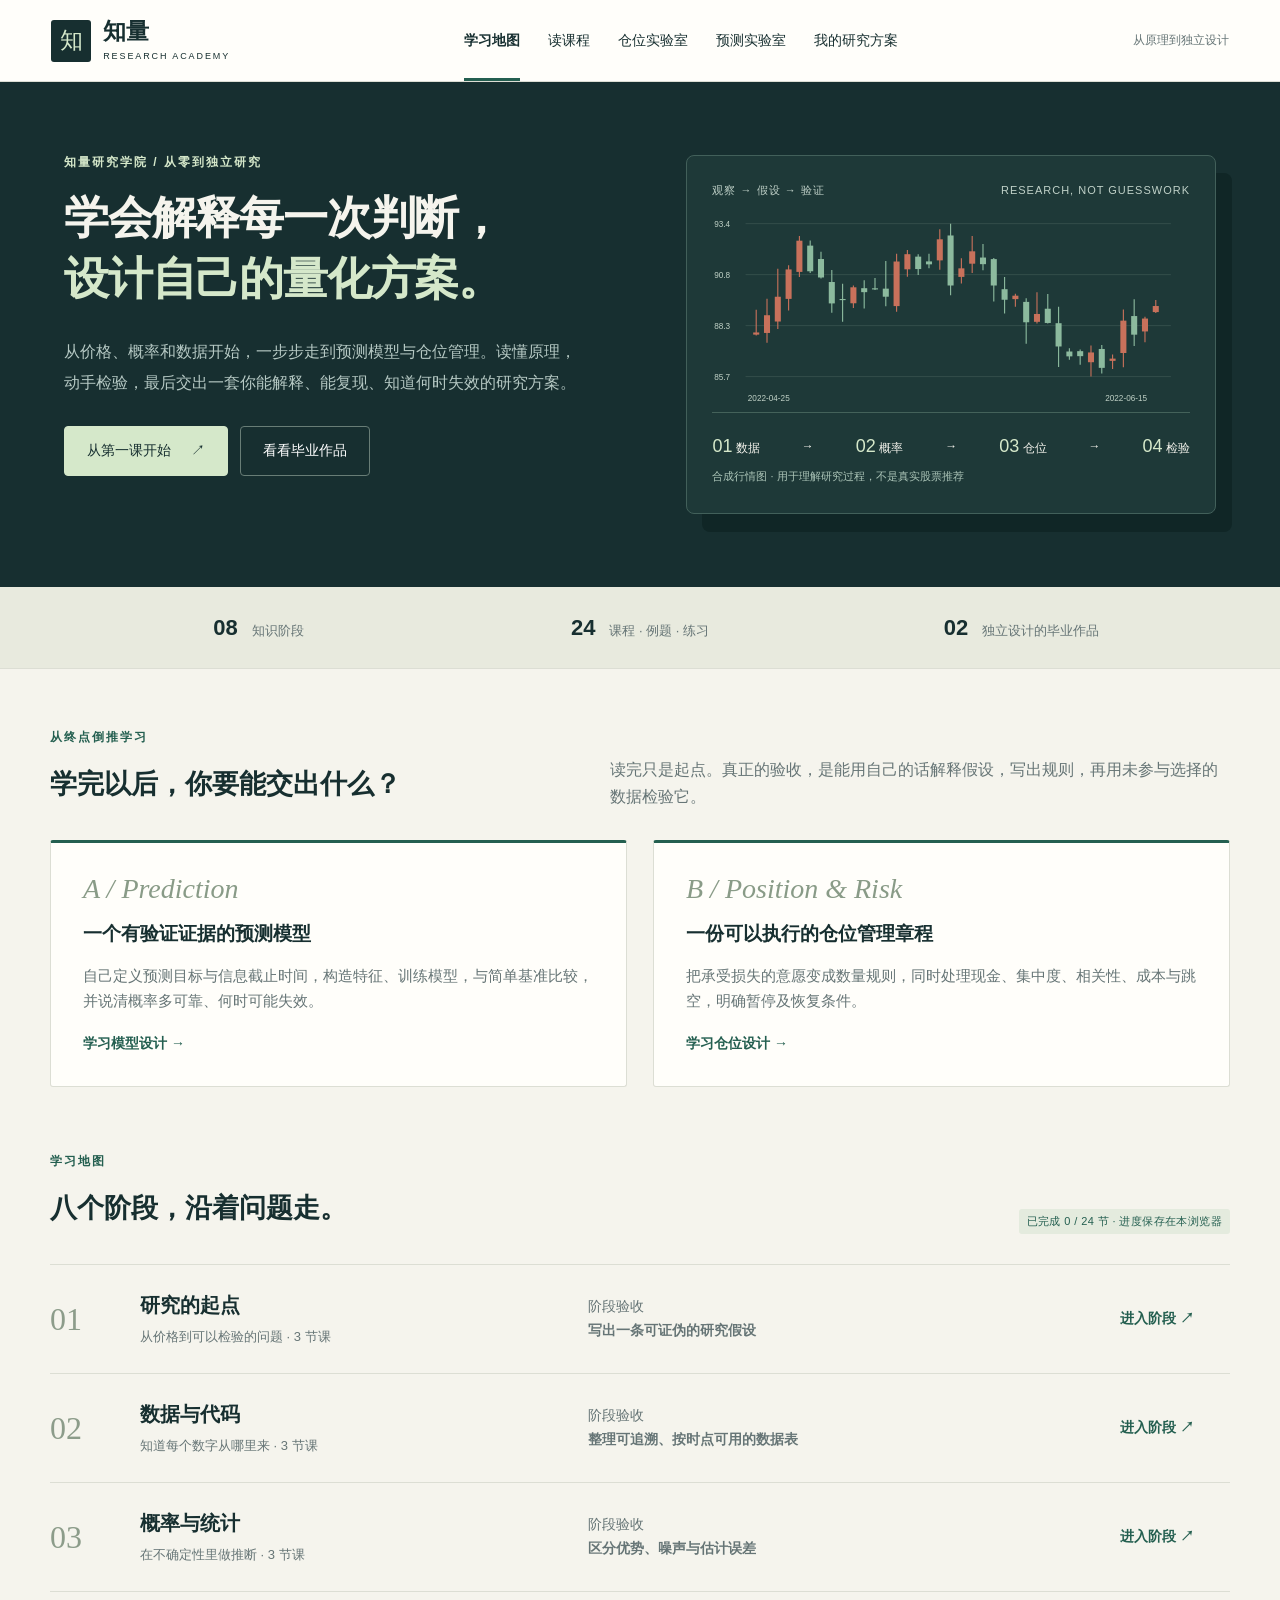
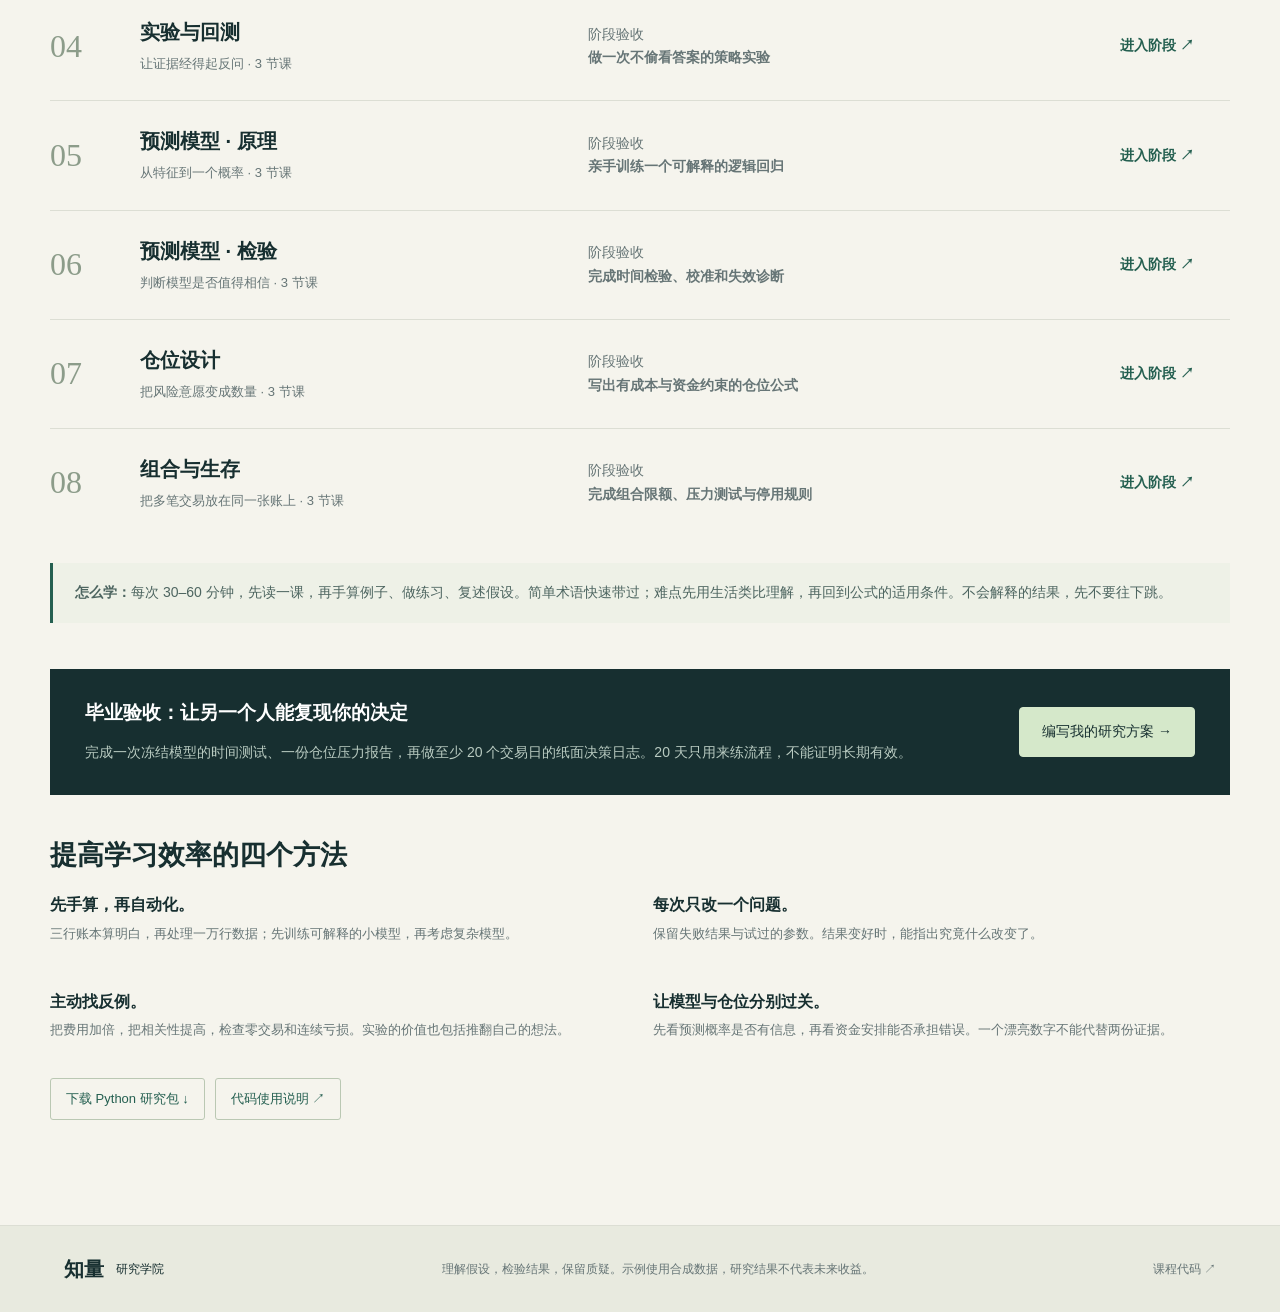
==== index.html @ 04f976e1 "Create independent research academy with 24 lessons, prediction and risk labs" ====
<!doctype html>
<html lang="zh-CN">
<head>
  <meta charset="utf-8">
  <meta name="viewport" content="width=device-width,initial-scale=1">
  <meta name="theme-color" content="#142727">
  <meta name="description" content="知量研究学院：24 节深入课程、概率预测模型与仓位实验，从理解原理走向独立设计。">
  <title>知量研究学院 · 从原理到自己的模型</title>
  <link rel="stylesheet" href="./style.css?v=1">
  <script src="./curriculum.js?v=1" defer></script>
  <script src="./prediction-lessons.js?v=1" defer></script>
  <script src="./risk-lessons.js?v=1" defer></script>
  <script src="./engine.js?v=1" defer></script>
  <script src="./app.js?v=1" defer></script>
</head>
<body>
  <a class="skip" href="#main">跳到内容</a>
  <header class="topbar">
    <a class="brand" href="#overview"><span class="brand-symbol">知</span><span>知量<span class="brand-sub">RESEARCH ACADEMY</span></span></a>
    <nav aria-label="主要导航"><a href="#overview" data-nav="overview">学习地图</a><a href="#learn/0" data-nav="learn">读课程</a><a href="#risk" data-nav="risk">仓位实验室</a><a href="#model" data-nav="model">预测实验室</a><a href="#project" data-nav="project">我的研究方案</a></nav>
    <span class="top-note">从原理到独立设计</span>
  </header>
  <main id="main" tabindex="-1"></main>
  <footer><a class="brand" href="#overview">知量 <span>研究学院</span></a><p>理解假设，检验结果，保留质疑。示例使用合成数据，研究结果不代表未来收益。</p><a href="https://github.com/FelixW-123/quant-research-academy" target="_blank" rel="noopener">课程代码 ↗</a></footer>
  <noscript><p>请开启 JavaScript 以使用课程、图表和实验。也可以从 GitHub 下载完整代码。</p></noscript>
</body>
</html>
---- style.css ----
:root{--ink:#172f30;--muted:#667576;--paper:#f5f4ed;--white:#fffefa;--line:#dcded4;--green:#245f50;--mint:#d5e8ca;--gold:#c4ac69;--red:#bb5844;--up:#bb5844;--down:#35877b;--serif:Georgia,'Noto Serif SC','Songti SC',serif}*{box-sizing:border-box}html{scroll-behavior:smooth;scroll-padding-top:90px}body{margin:0;color:var(--ink);background:var(--paper);font-family:'Noto Sans SC',-apple-system,BlinkMacSystemFont,'PingFang SC',sans-serif;font-size:16px;line-height:1.7}button,input,select,textarea{font:inherit}a{color:inherit;text-decoration:none}button,a,input,select,textarea{outline-offset:4px}button{cursor:pointer}a:hover{color:var(--green)}button:disabled{opacity:.6;cursor:default}.topbar{height:82px;padding:0 4vw;display:flex;align-items:center;justify-content:space-between;gap:24px;background:var(--white);border-bottom:1px solid var(--line);position:sticky;top:0;z-index:10}.brand{display:flex;align-items:center;gap:12px;font-size:23px;font-weight:700;line-height:1.1}.brand-symbol{display:grid;place-items:center;width:40px;height:42px;background:var(--ink);color:var(--mint);font-family:var(--serif);font-weight:400;border-radius:3px}.brand-sub{display:block;font-size:9px;letter-spacing:1.9px;font-weight:500;margin-top:7px}.topbar nav{display:flex;gap:28px;height:100%;align-items:center;font-size:14px}.topbar nav a{height:100%;display:flex;align-items:center;border-bottom:3px solid transparent;padding-top:3px}.topbar nav a.active{border-color:var(--green);font-weight:700}.top-note{font-size:12px;color:var(--muted)}.skip{position:absolute;top:-100px}.skip:focus{top:10px;left:10px;z-index:100;background:white;padding:12px}.wrap{max-width:1260px;margin:auto;padding:58px 40px 85px}.eyebrow{display:block;font-size:12px;letter-spacing:2px;font-weight:600;text-transform:uppercase;color:var(--green);margin-bottom:16px}.hero{background:var(--ink);color:#f5f4ed;display:grid;grid-template-columns:1.1fr 1fr;min-height:505px;gap:40px;padding:70px max(5vw,calc((100vw - 1180px)/2));overflow:hidden}.hero .eyebrow{color:var(--mint)}h1,h2,h3,p{margin-top:0}h1{font-size:45px;line-height:1.35;letter-spacing:-1.2px;font-weight:600;margin-bottom:26px}h1 em{font-family:var(--serif);color:var(--mint);font-style:normal}h2{font-size:27px;line-height:1.5;margin-bottom:16px}h3{font-size:19px;line-height:1.5;margin-bottom:14px}.hero p{color:#b6c9c4;font-size:16px;max-width:520px;line-height:1.95}.hero .actions{margin-top:28px}.actions{display:flex;gap:12px;align-items:center;flex-wrap:wrap}.button,button.primary{display:inline-flex;align-items:center;justify-content:center;padding:12px 22px;border:1px solid var(--green);background:var(--green);color:white;font-weight:500;border-radius:4px;font-size:14px;gap:20px;transition:background .15s}.button:hover,button.primary:hover{background:#174639;color:white}.button.light{color:var(--ink);background:var(--mint);border-color:var(--mint)}.button.outline{background:transparent;color:var(--ink);border-color:#b8c2ba}.hero .button.outline{color:white;border-color:#687d76}.hero-art{position:relative;border:1px solid #42605a;background:#1e3938;border-radius:8px;padding:25px;align-self:center;min-width:0;box-shadow:16px 18px 0 #102626}.mini-head{display:flex;justify-content:space-between;font-size:11px;color:#c0d1c8;letter-spacing:1px}.hero-art .chart{margin:5px 0}.art-flow{display:flex;justify-content:space-between;align-items:center;border-top:1px solid #44625a;padding-top:18px;gap:6px;font-size:12px}.art-flow b{font-size:18px;font-weight:500;color:var(--mint)}.hero-art .caption{color:#abc4b7;font-size:11px;margin:5px 0 0}.statband{padding:22px 6vw;background:#e8eade;display:grid;grid-template-columns:repeat(3,1fr);gap:18px;border-bottom:1px solid var(--line)}.statband div{text-align:center;font-size:13px;color:var(--muted)}.statband strong{color:var(--ink);font-size:22px;margin-right:14px}.section-head{display:flex;justify-content:space-between;gap:30px;align-items:end;margin:0 0 30px}.section-head p{color:var(--muted);max-width:620px;margin:0}.section-head h2{margin-bottom:6px}.twocol{display:grid;grid-template-columns:1fr 1fr;gap:26px}.outcome{padding:30px 32px;background:var(--white);border:1px solid var(--line);border-top:3px solid var(--green);border-radius:3px}.outcome small{font:italic 28px var(--serif);color:#899b87}.outcome h3{margin-top:14px}.outcome p{color:var(--muted);font-size:15px}.outcome a,.textlink{color:var(--green);font-weight:600;font-size:14px}.path{margin-top:64px}.module-row{display:grid;grid-template-columns:65px 1fr 1.2fr 110px;gap:25px;padding:25px 0;border-top:1px solid var(--line);align-items:center}.module-num{font:32px var(--serif);color:#8c9c8a}.module-row h3{margin:0 0 6px;font-size:20px}.module-row p{margin:0;color:var(--muted);font-size:13px}.module-row .goal{font-size:14px;color:var(--muted)}.badge{display:inline-block;font-size:11px;letter-spacing:.4px;padding:3px 8px;background:#e4ebde;color:var(--green);border-radius:3px}.notice{background:#eef1e7;border-left:3px solid var(--green);padding:18px 22px;font-size:14px;color:#4d6560;margin:26px 0}.notice.warn{border-color:#b78b40;background:#f6efdd;color:#725b36}.milestone{margin-top:46px;background:var(--ink);color:white;padding:30px 35px;display:grid;grid-template-columns:1fr auto;align-items:center;gap:20px}.milestone p{color:#b9cbc1;margin:8px 0 0;font-size:14px}.reader{display:grid;grid-template-columns:290px minmax(0,1fr);max-width:1360px;margin:auto;min-height:70vh}.sidebar{border-right:1px solid var(--line);padding:32px 22px;position:sticky;top:82px;max-height:calc(100vh - 82px);overflow:auto;align-self:start}.sidebar label{display:block;font-size:12px;font-weight:600}.sidebar input{width:100%;padding:10px;margin:10px 0 16px;border:1px solid var(--line);background:var(--white);border-radius:4px;font-size:14px}.side-progress{font-size:12px;color:var(--muted);margin-bottom:20px}.progress{height:4px;background:#dce3d7;border-radius:4px;overflow:hidden;margin-top:7px}.progress span{display:block;height:100%;background:var(--green)}.side-module{margin-bottom:18px}.side-module h3{font-size:12px;color:var(--muted);margin:12px 0 8px}.side-module a{display:block;font-size:13px;line-height:1.65;padding:9px 10px;border-radius:3px}.side-module a.current{background:#e2e9da;color:var(--green);font-weight:600}.side-module a small{font-size:10px;margin-right:6px;color:#7b8d83}.article{max-width:880px;padding:48px 54px 80px}.article .meta{font-size:12px;color:var(--muted);display:flex;gap:14px;margin-bottom:18px}.article h1{font-size:34px;line-height:1.5;margin-bottom:20px}.lead{font-size:19px;line-height:1.9;color:#526a61;border-bottom:1px solid var(--line);padding-bottom:30px;margin-bottom:28px}.article section{margin:35px 0}.article section p{line-height:2.05;margin-bottom:18px}.article h2{font-size:22px}.analogy{background:#e9eddf;border-radius:5px;padding:24px 28px;margin:30px 0}.analogy h3{font-size:12px;letter-spacing:1px;color:var(--green)}.analogy p{margin:0;line-height:1.95}.formula{background:var(--ink);color:#dcebd0;padding:24px 28px;border-radius:5px;margin:25px 0}.formula pre{font-family:ui-monospace,SFMono-Regular,Menlo,monospace;white-space:pre-wrap;word-break:break-word;font-size:16px;line-height:1.85;margin:0}.formula p{font-size:13px;color:#b4c8bf;margin:14px 0 0}.example{padding-left:22px;border-left:2px solid var(--gold);margin:25px 0}.example h3{font-size:14px;color:#8b733e}.quiz{background:var(--white);border:1px solid var(--line);padding:27px;border-radius:5px;margin:35px 0}.quiz h3{font-size:18px}.quiz .choices{display:grid;gap:10px}.choice{text-align:left;border:1px solid #cbd3c4;border-radius:4px;padding:13px 16px;background:transparent;font-size:15px}.choice:hover{background:#eff2e6}.choice.right{border-color:var(--green);background:#e2ecdd}.choice.wrong{border-color:var(--red);background:#f9ede7}.feedback{font-size:14px;margin-top:16px;color:var(--green);line-height:1.85}.feedback:empty{display:none}.practice{margin:35px 0;padding-top:20px;border-top:1px solid var(--line)}details{padding:15px 0;border-top:1px solid var(--line)}summary{cursor:pointer;color:var(--green);font-weight:500;font-size:14px}details p{margin:16px 0 0;font-size:15px;line-height:1.95}.sources{display:flex;flex-wrap:wrap;gap:12px;font-size:12px;color:var(--green);margin:20px 0}.sources a{border-bottom:1px solid #acbaa2}.lesson-bottom{border-top:1px solid var(--line);padding-top:25px;margin-top:36px;display:flex;flex-wrap:wrap;justify-content:space-between;gap:14px}.figure{border:1px solid var(--line);padding:22px;background:var(--white);border-radius:5px;margin:26px 0}.chart{display:block;width:100%;height:auto;overflow:visible}.chart text{font-family:inherit;font-size:11px;fill:#7b8d86}.chart .grid{stroke:#c7d2c7;stroke-width:1;opacity:.45}.chart-dark text{fill:#bfd0c5}.chart-dark .grid{stroke:#5d7870}.caption{font-size:12px;line-height:1.8;color:var(--muted);margin:10px 0 0}.legend{display:flex;gap:18px;flex-wrap:wrap;font-size:12px;color:var(--muted);margin:12px 0}.dot{display:inline-block;width:8px;height:8px;border-radius:50%;margin-right:6px;background:var(--green)}.dot.red{background:var(--red)}.dot.gold{background:var(--gold)}.dot.gray{background:#929e9b}.lab-header h1,.project-header h1{font-size:36px}.lab-header p,.project-header p{color:var(--muted);max-width:840px;line-height:1.95}.lab-grid{display:grid;grid-template-columns:330px 1fr;gap:28px;margin-top:30px;align-items:start}.panel{background:var(--white);border:1px solid var(--line);border-radius:6px;padding:26px;min-width:0}.panel h2{font-size:21px}.panel h3{font-size:17px}.fields{display:grid;grid-template-columns:1fr 1fr;gap:15px}.field{display:block;font-size:12px;font-weight:500;color:#527064}.field.full{grid-column:1/-1}.field input,.field select,.field textarea{display:block;width:100%;margin-top:6px;border:1px solid #c6d0c2;padding:9px 10px;border-radius:3px;background:#fdfdf8;color:var(--ink);min-width:0;font-size:15px}.field input:focus,.field select:focus,.field textarea:focus{outline:2px solid #86ad88}.field textarea{resize:vertical;min-height:120px;line-height:1.8;font-size:14px}.field small{display:block;color:var(--muted);font-weight:400;margin-top:5px}.stat-grid{display:grid;grid-template-columns:repeat(3,1fr);gap:12px;margin:18px 0 26px}.stat{padding:16px 12px;background:#edf0e4;border-radius:4px}.stat small{font-size:11px;color:#5b6e65}.stat strong{font:27px var(--serif);display:block;margin-top:7px;font-variant-numeric:tabular-nums}.stat span{font-size:12px;color:var(--muted)}.big-number{font:55px var(--serif);color:var(--green);margin:5px 0 15px}.big-number span{font-family:inherit;font-size:20px}.table-wrap{overflow:auto}table{width:100%;border-collapse:collapse;font-size:13px;text-align:left}th,td{padding:12px 10px;border-bottom:1px solid var(--line);white-space:nowrap}th{font-size:11px;color:var(--muted);font-weight:500}td:first-child,th:first-child{padding-left:0}tr:last-child td{border-bottom:0}.negative{color:#a35442}.positive{color:var(--green)}.error{color:#a64a39;padding:12px;background:#faece6;border-radius:3px;font-size:14px}.subsection{margin-top:40px}.slider-field{display:grid;grid-template-columns:1fr auto;gap:10px;font-size:13px;margin:15px 0}.slider-field input{grid-column:1/-1;width:100%;accent-color:var(--green)}.splitbar{display:flex;height:36px;gap:4px;font-size:11px;margin:18px 0 10px}.splitbar span{display:grid;place-items:center;border-radius:3px;background:#adc5a0}.splitbar span:nth-child(2){background:#dac899}.splitbar span:nth-child(3){background:#ced8d6}.checkrow{display:flex;gap:10px;font-size:14px;margin:13px 0;align-items:center}.checkrow input{accent-color:var(--green)}.model-config .field{margin-bottom:15px}.model-config button{width:100%;margin-top:10px}.research-grid{display:grid;grid-template-columns:1fr 1fr;gap:26px}.research-grid .panel h2{display:flex;justify-content:space-between;align-items:center}.research-grid .field{margin:22px 0}.research-grid .field span{font-size:14px;font-weight:600}.download{display:flex;flex-wrap:wrap;gap:10px;margin:20px 0}.download a{border:1px solid #bac8b3;padding:9px 15px;border-radius:3px;font-size:13px;color:var(--green)}.lab-bottom{padding:30px;margin-top:30px;background:#e7eddf}.timeline{display:grid;grid-template-columns:repeat(3,1fr);gap:10px;text-align:center;font-size:13px}.timeline div{padding:22px 8px;border-top:3px solid var(--green);background:#edf1e6}.timeline b{display:block;margin-bottom:8px;font-size:15px}.timeline small{display:block;color:var(--muted)}.quote{font:italic 20px var(--serif);line-height:1.7}.project-feedback{position:sticky;bottom:15px;z-index:9;background:var(--ink);color:white;padding:16px 24px;border-radius:5px;display:none;margin-top:20px;font-size:14px}.further{display:grid;grid-template-columns:repeat(2,1fr);gap:24px}.further p{font-size:14px;line-height:1.95;color:var(--muted)}footer{padding:32px 5vw;background:#e8eadf;border-top:1px solid var(--line);display:flex;justify-content:space-between;gap:30px;align-items:center;font-size:12px;color:var(--muted)}footer .brand{font-size:20px;color:var(--ink)}footer .brand span{font-size:12px;font-weight:400}footer p{margin:0}.print-note{font-size:12px;color:var(--muted)}.term{font-size:13px;color:var(--muted)}.hidden{display:none!important}
@media(min-width:1600px){.hero{padding-top:85px;padding-bottom:85px}.hero h1{font-size:52px}}
@media(max-width:1100px){.top-note{display:none}.topbar nav{gap:18px}.hero{padding:50px 5vw;gap:30px}h1{font-size:38px}.wrap{padding:44px 28px}.reader{grid-template-columns:250px minmax(0,1fr)}.article{padding:38px 32px}.lab-grid{grid-template-columns:300px minmax(0,1fr)}.module-row{grid-template-columns:48px 1fr 1fr 100px;gap:18px}}
@media(max-width:760px){.topbar{height:auto;min-height:72px;flex-wrap:wrap;padding:14px 20px 0;gap:10px}.brand{font-size:20px}.brand-symbol{width:34px;height:36px}.topbar nav{width:100%;overflow:auto;white-space:nowrap;height:42px;gap:22px;font-size:12px}.hero{grid-template-columns:1fr;padding:42px 24px;gap:34px}.hero h1{font-size:37px}.hero-art{max-width:540px;width:100%;box-shadow:8px 8px 0 #102626}.statband{padding:18px 16px;gap:7px}.statband strong{display:block;margin:0;font-size:22px}.statband div{font-size:11px}.wrap{padding:38px 20px 60px}.twocol,.research-grid,.further{grid-template-columns:1fr}.section-head{display:block}.section-head p{font-size:14px;margin-top:14px}.module-row{grid-template-columns:38px 1fr 80px;gap:12px}.module-row .goal{grid-column:2/4;font-size:13px}.module-row>a{grid-column:3;grid-row:1}.module-row h3{font-size:18px}.module-num{font-size:27px}.reader{display:block}.sidebar{position:relative;top:0;max-height:300px;border-right:0;border-bottom:1px solid var(--line);padding:22px}.sidebar details{border:0;padding:0}.article{padding:32px 22px 60px;max-width:none}.article h1{font-size:29px}.article .lead{font-size:17px}.article section p{font-size:16px;line-height:2}.lab-grid{grid-template-columns:1fr}.stat-grid{grid-template-columns:repeat(3,1fr);gap:6px}.stat{padding:14px 8px}.stat strong{font-size:23px}.panel{padding:22px}.lab-header h1,.project-header h1{font-size:31px}.milestone{grid-template-columns:1fr;padding:26px}.formula{padding:22px}.formula pre{font-size:14px}.timeline{gap:6px;font-size:11px}.timeline b{font-size:13px}.timeline div{padding:15px 6px}footer{flex-direction:column;align-items:flex-start;gap:15px}.outcome{padding:25px}.art-flow{font-size:10px}.art-flow b{font-size:16px}.figure{padding:15px}.lesson-bottom .button{font-size:13px;padding:11px 14px}}
@media print{.topbar,.sidebar,footer,.actions,button,.lesson-bottom{display:none}.reader{display:block}.article{max-width:100%;padding:20px}.panel,.formula,.analogy{break-inside:avoid}.formula{color:black;border:1px solid #999;background:white}.formula p{color:#444}body{background:white}.wrap{padding:20px}.research-grid{display:block}}
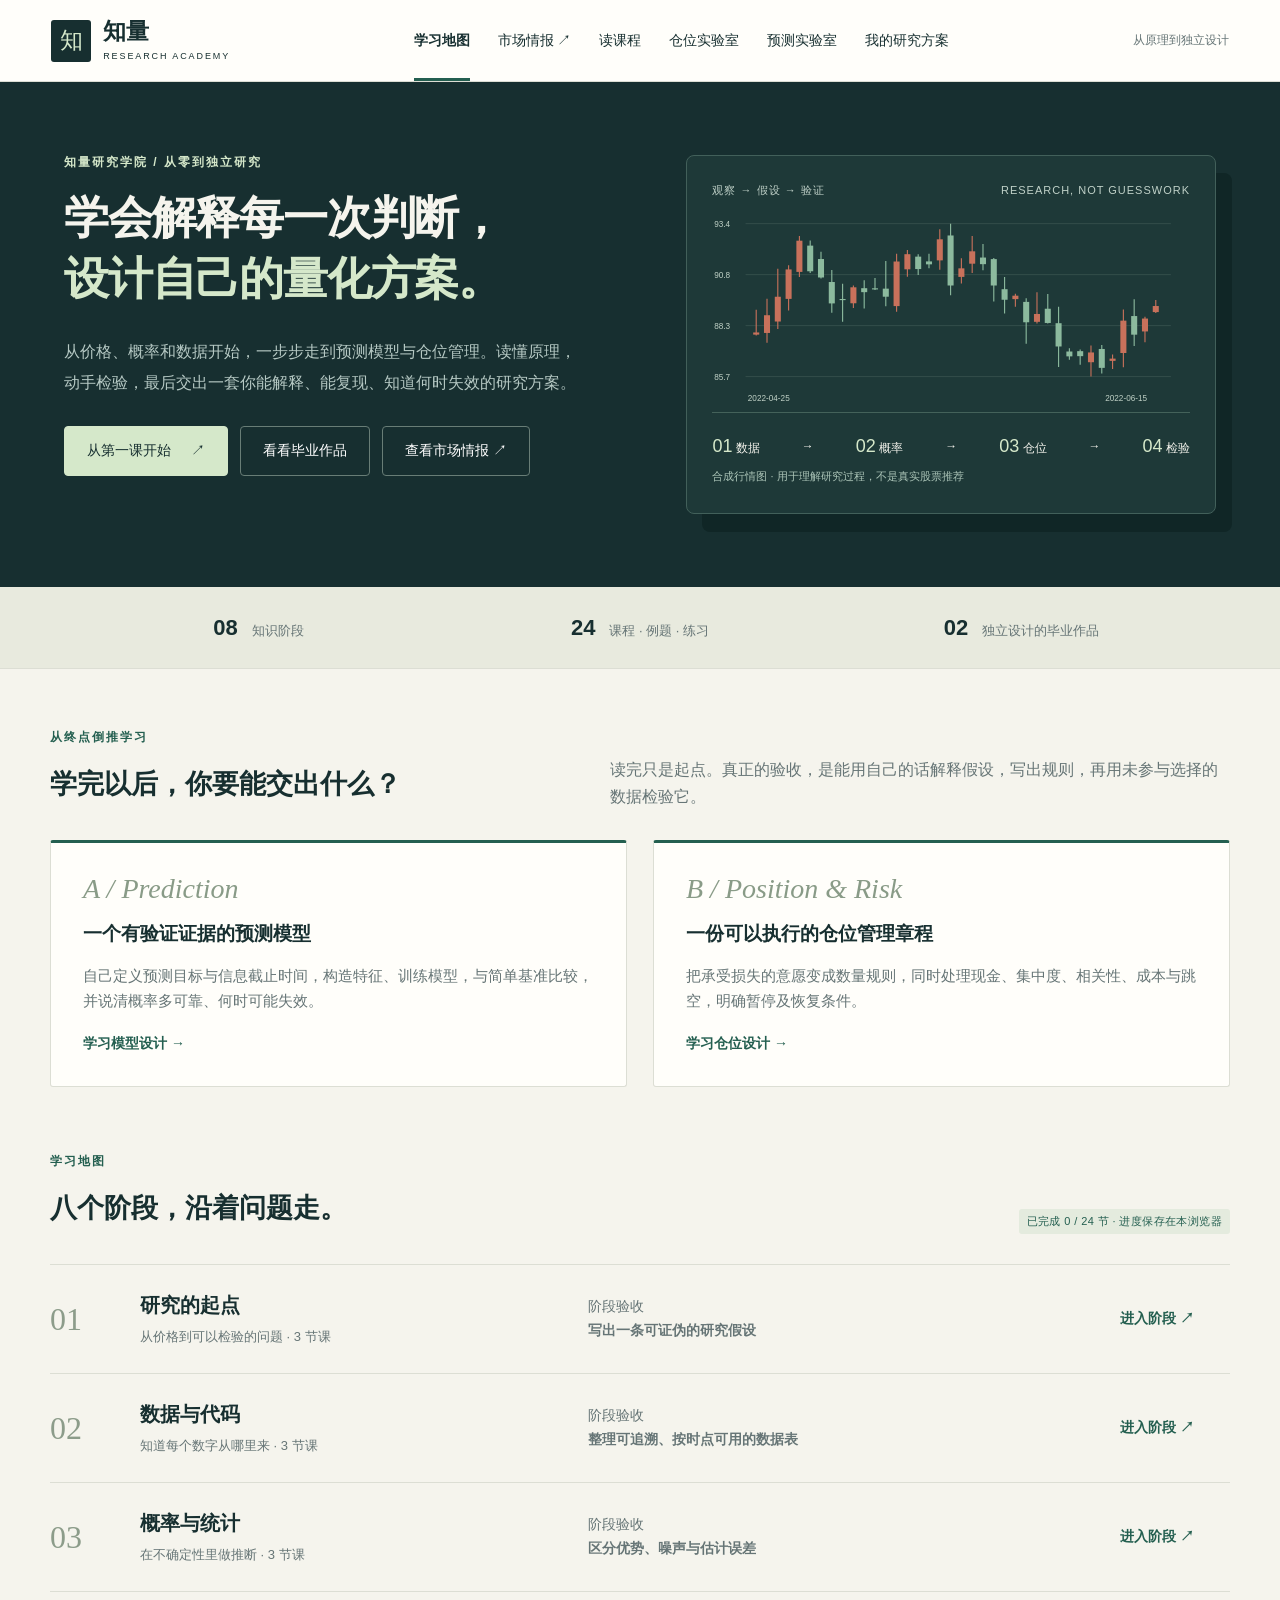
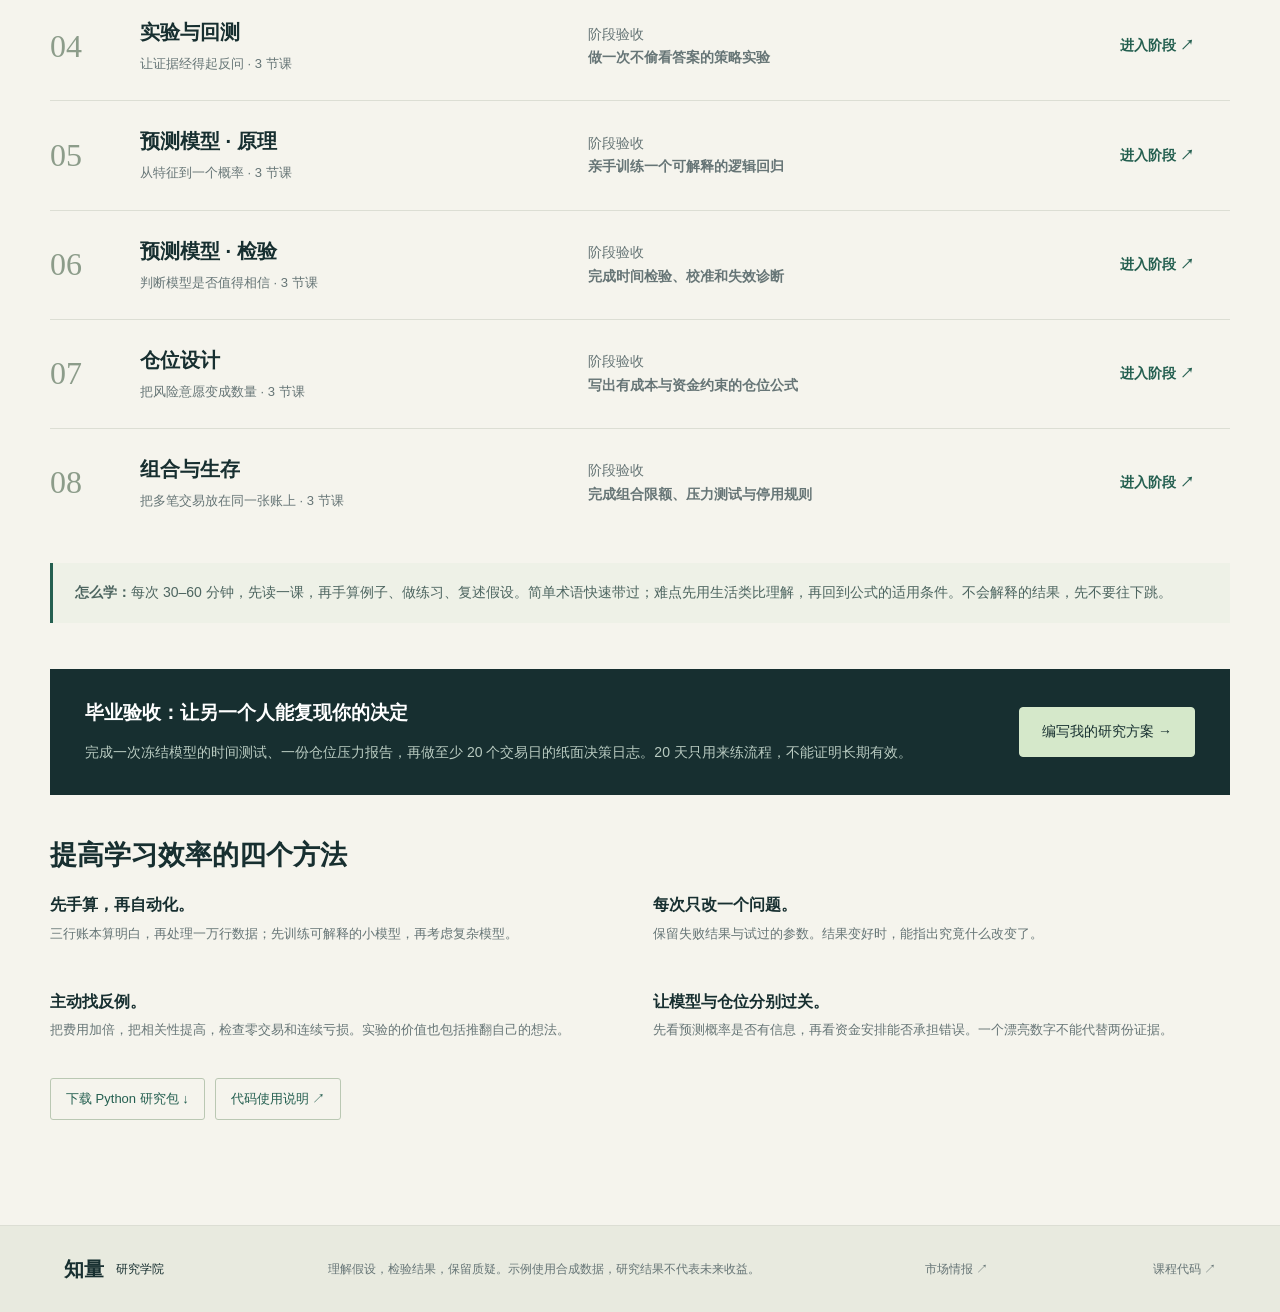
==== commit a57f17ea: "Add market signal dashboard and academy navigation" ====
--- a/index.html
+++ b/index.html
@@ -11,17 +11,17 @@
   <script src="./prediction-lessons.js?v=1" defer></script>
   <script src="./risk-lessons.js?v=1" defer></script>
   <script src="./engine.js?v=1" defer></script>
-  <script src="./app.js?v=1" defer></script>
+  <script src="./app.js?v=2" defer></script>
 </head>
 <body>
   <a class="skip" href="#main">跳到内容</a>
   <header class="topbar">
     <a class="brand" href="#overview"><span class="brand-symbol">知</span><span>知量<span class="brand-sub">RESEARCH ACADEMY</span></span></a>
-    <nav aria-label="主要导航"><a href="#overview" data-nav="overview">学习地图</a><a href="#learn/0" data-nav="learn">读课程</a><a href="#risk" data-nav="risk">仓位实验室</a><a href="#model" data-nav="model">预测实验室</a><a href="#project" data-nav="project">我的研究方案</a></nav>
+    <nav aria-label="主要导航"><a href="#overview" data-nav="overview">学习地图</a><a href="./market-signal.html">市场情报 ↗</a><a href="#learn/0" data-nav="learn">读课程</a><a href="#risk" data-nav="risk">仓位实验室</a><a href="#model" data-nav="model">预测实验室</a><a href="#project" data-nav="project">我的研究方案</a></nav>
     <span class="top-note">从原理到独立设计</span>
   </header>
   <main id="main" tabindex="-1"></main>
-  <footer><a class="brand" href="#overview">知量 <span>研究学院</span></a><p>理解假设，检验结果，保留质疑。示例使用合成数据，研究结果不代表未来收益。</p><a href="https://github.com/FelixW-123/quant-research-academy" target="_blank" rel="noopener">课程代码 ↗</a></footer>
+  <footer><a class="brand" href="#overview">知量 <span>研究学院</span></a><p>理解假设，检验结果，保留质疑。示例使用合成数据，研究结果不代表未来收益。</p><a href="./market-signal.html">市场情报 ↗</a><a href="https://github.com/FelixW-123/quant-research-academy" target="_blank" rel="noopener">课程代码 ↗</a></footer>
   <noscript><p>请开启 JavaScript 以使用课程、图表和实验。也可以从 GitHub 下载完整代码。</p></noscript>
 </body>
 </html>
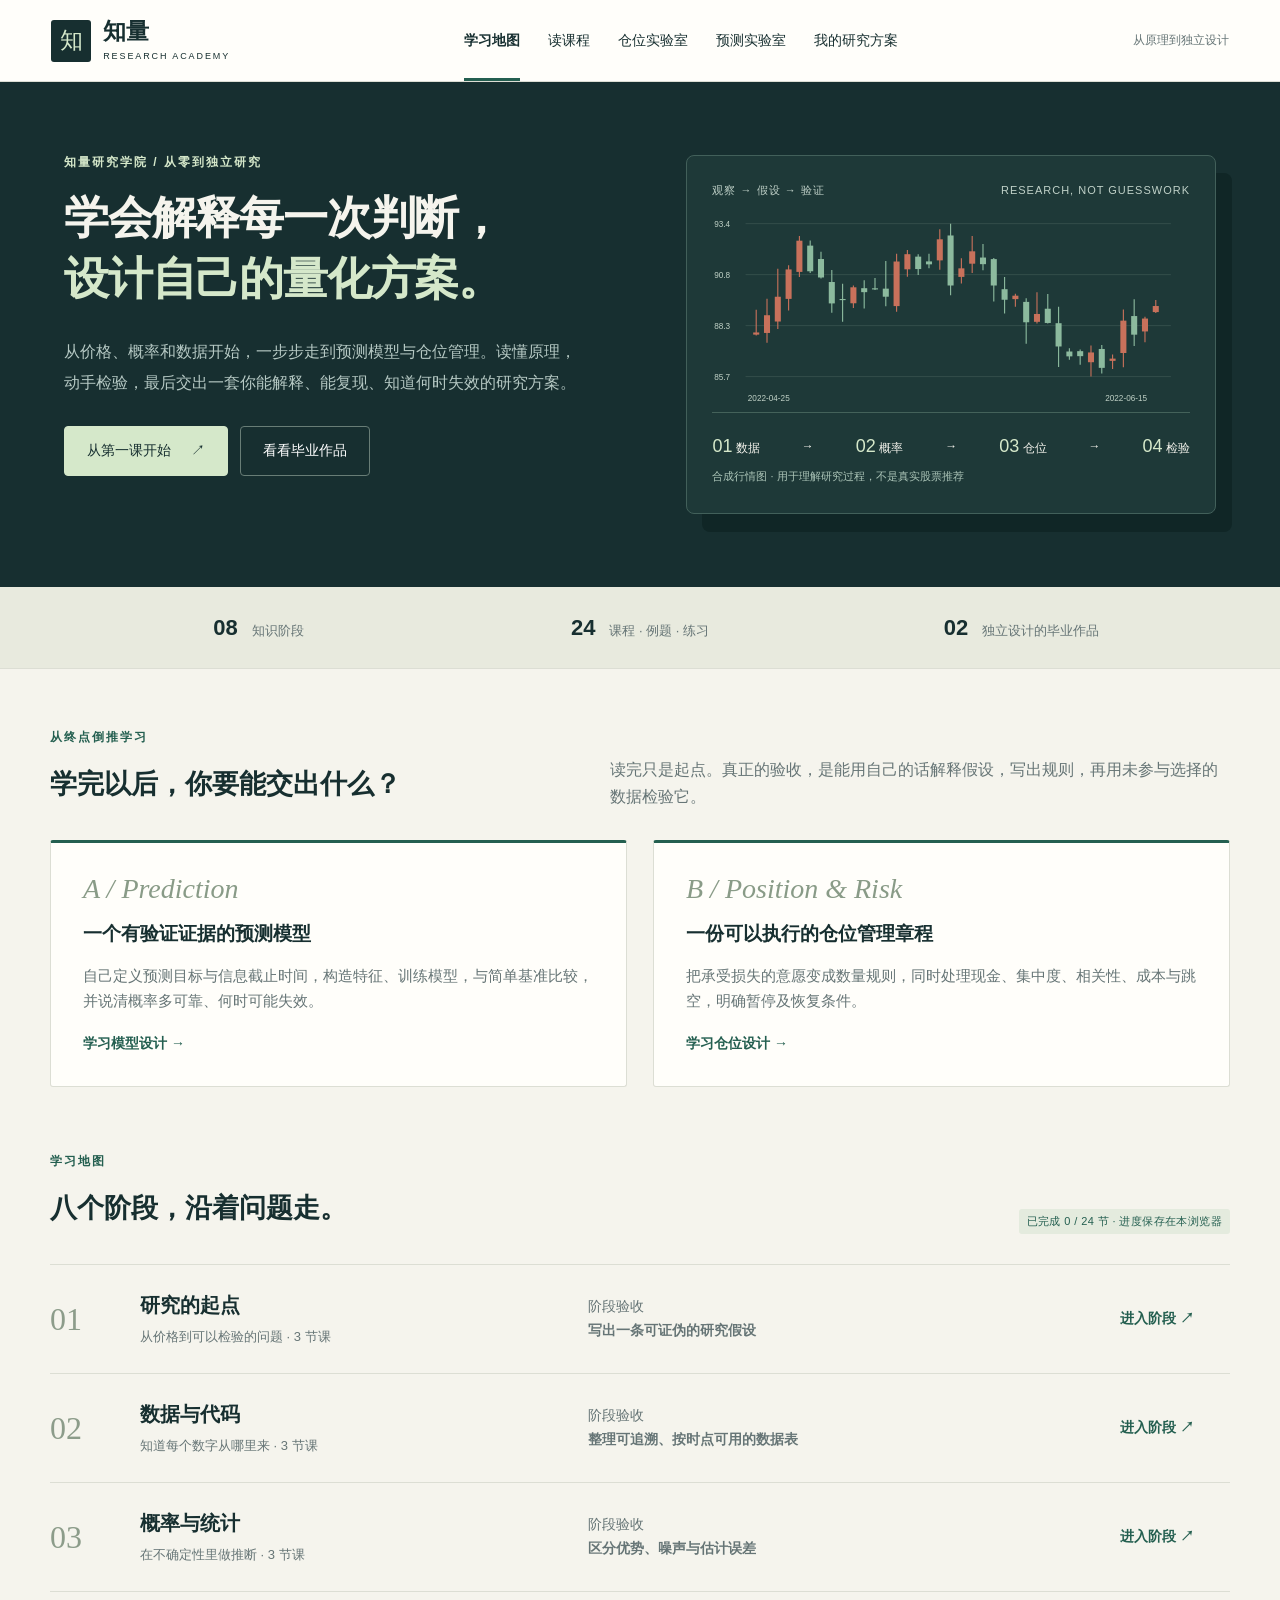
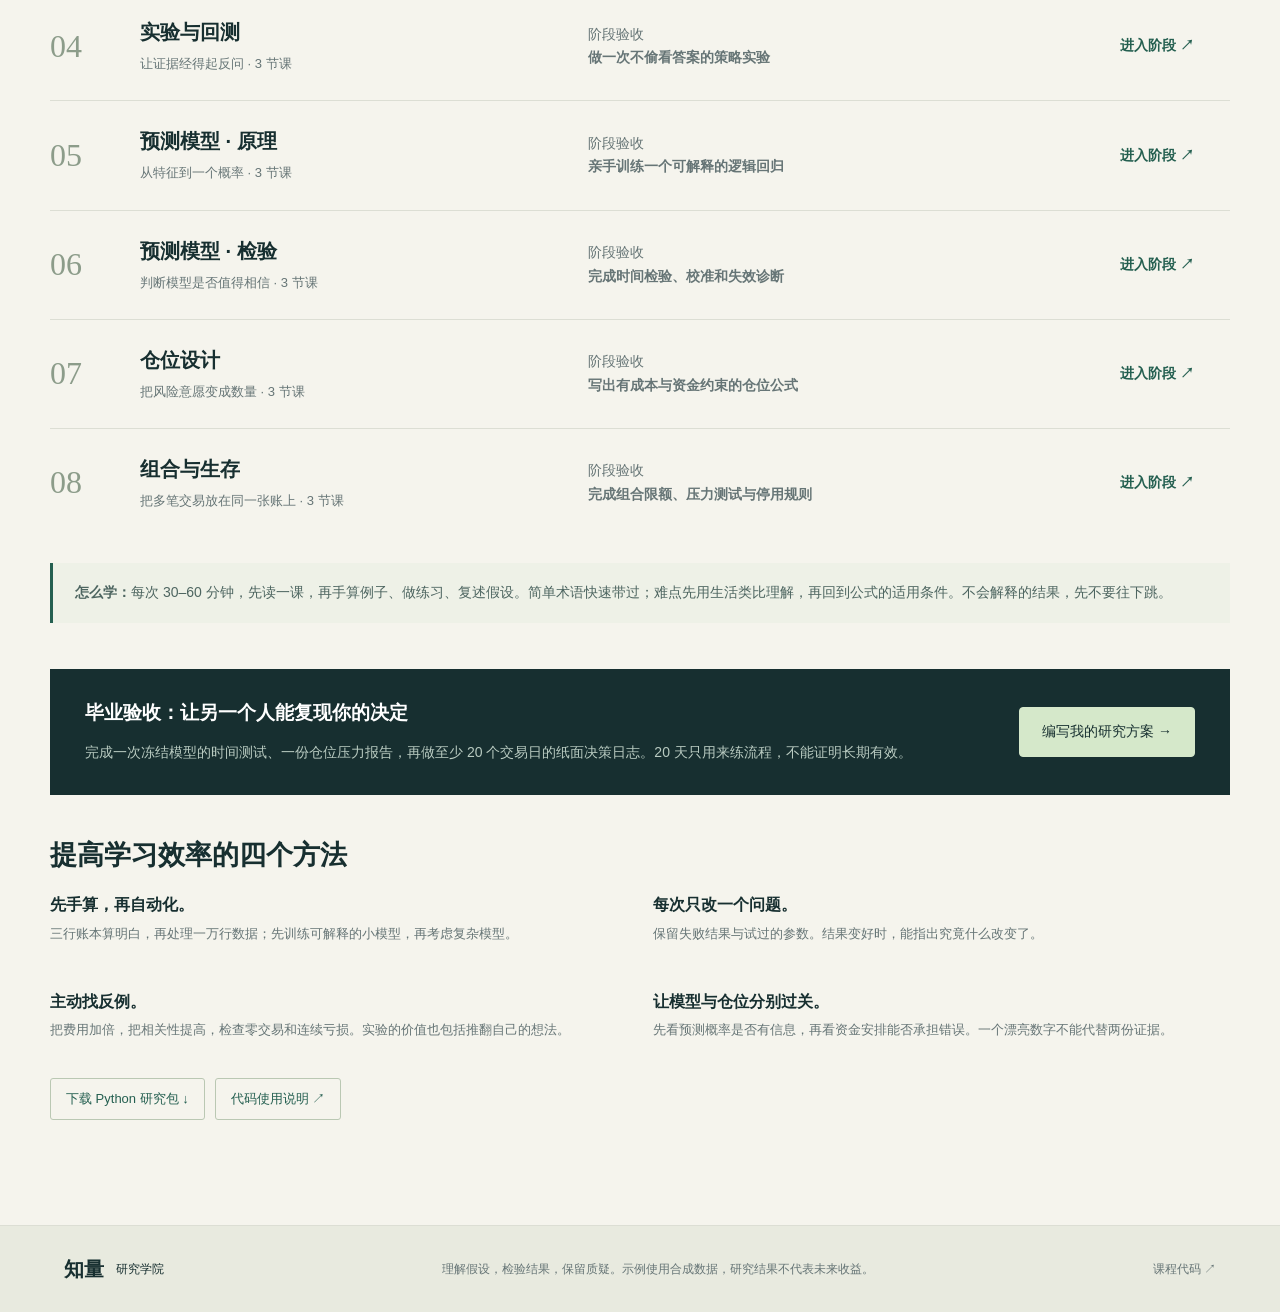
==== commit 66a09336: "Restore academy files before market site separation" ====
--- a/index.html
+++ b/index.html
@@ -11,17 +11,17 @@
   <script src="./prediction-lessons.js?v=1" defer></script>
   <script src="./risk-lessons.js?v=1" defer></script>
   <script src="./engine.js?v=1" defer></script>
-  <script src="./app.js?v=2" defer></script>
+  <script src="./app.js?v=1" defer></script>
 </head>
 <body>
   <a class="skip" href="#main">跳到内容</a>
   <header class="topbar">
     <a class="brand" href="#overview"><span class="brand-symbol">知</span><span>知量<span class="brand-sub">RESEARCH ACADEMY</span></span></a>
-    <nav aria-label="主要导航"><a href="#overview" data-nav="overview">学习地图</a><a href="./market-signal.html">市场情报 ↗</a><a href="#learn/0" data-nav="learn">读课程</a><a href="#risk" data-nav="risk">仓位实验室</a><a href="#model" data-nav="model">预测实验室</a><a href="#project" data-nav="project">我的研究方案</a></nav>
+    <nav aria-label="主要导航"><a href="#overview" data-nav="overview">学习地图</a><a href="#learn/0" data-nav="learn">读课程</a><a href="#risk" data-nav="risk">仓位实验室</a><a href="#model" data-nav="model">预测实验室</a><a href="#project" data-nav="project">我的研究方案</a></nav>
     <span class="top-note">从原理到独立设计</span>
   </header>
   <main id="main" tabindex="-1"></main>
-  <footer><a class="brand" href="#overview">知量 <span>研究学院</span></a><p>理解假设，检验结果，保留质疑。示例使用合成数据，研究结果不代表未来收益。</p><a href="./market-signal.html">市场情报 ↗</a><a href="https://github.com/FelixW-123/quant-research-academy" target="_blank" rel="noopener">课程代码 ↗</a></footer>
+  <footer><a class="brand" href="#overview">知量 <span>研究学院</span></a><p>理解假设，检验结果，保留质疑。示例使用合成数据，研究结果不代表未来收益。</p><a href="https://github.com/FelixW-123/quant-research-academy" target="_blank" rel="noopener">课程代码 ↗</a></footer>
   <noscript><p>请开启 JavaScript 以使用课程、图表和实验。也可以从 GitHub 下载完整代码。</p></noscript>
 </body>
 </html>
